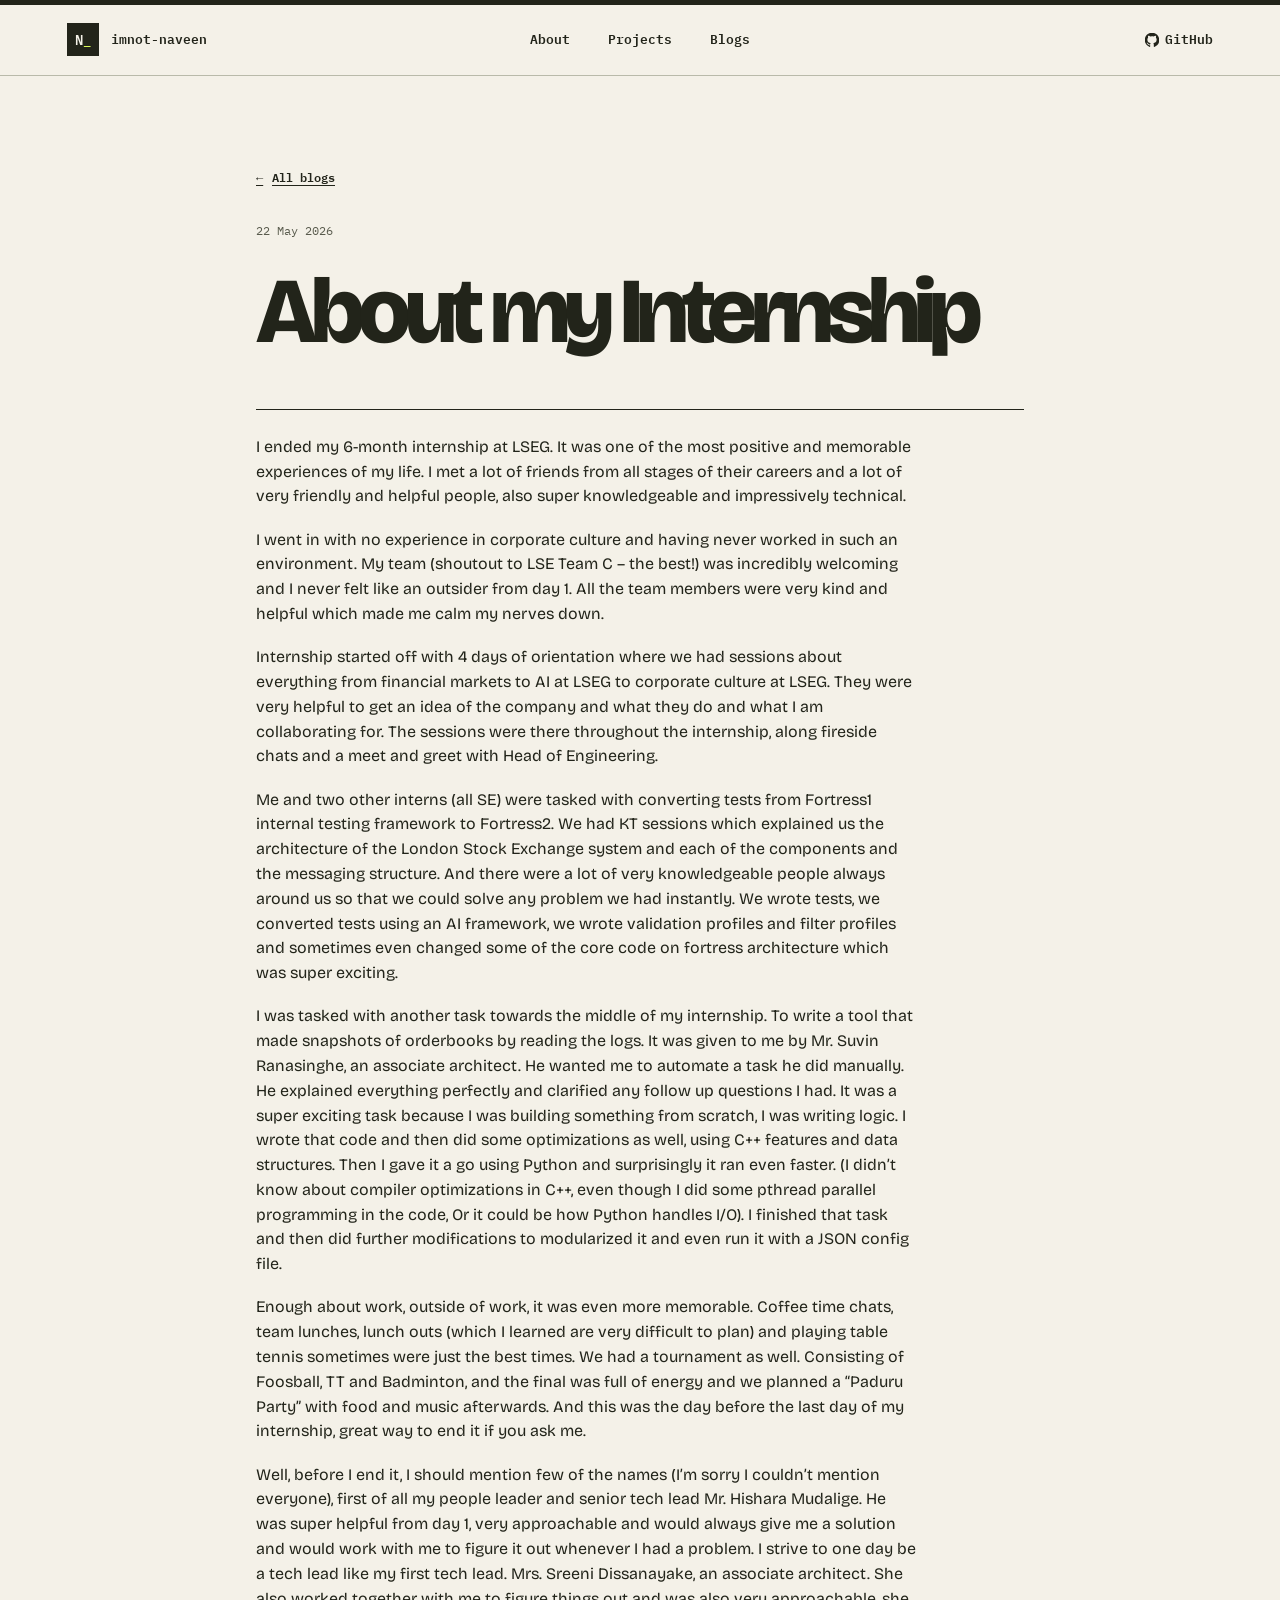
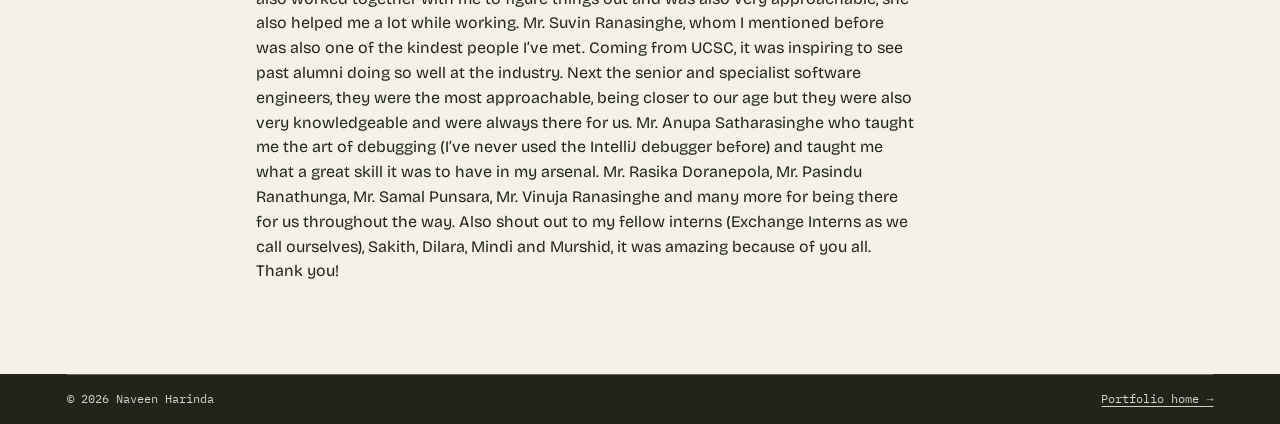
==== blogs/about-my-internship/index.html @ e8fd9b0a "Add portfolio site" ====
<!doctype html>
<html lang="en">
<head>
  <meta charset="utf-8">
  <meta name="viewport" content="width=device-width, initial-scale=1">
  <meta name="description" content="Six months at LSEG, from getting to know my team to writing a tool that reconstructs order book snapshots.">
  <meta name="theme-color" content="#f4f1e8">
  <title>About my Internship — Naveen Harinda</title>
  <link rel="stylesheet" href="../../assets/site.css">
</head>
<body>
  <a class="skip-link" href="#main">Skip to content</a>
  <header class="site-header">
    <div class="shell site-bar">
      <a class="wordmark" href="../../index.html">
        <span class="monogram" aria-hidden="true">N<span>_</span></span>
        <span>imnot-naveen</span>
      </a>
      <nav class="site-nav" aria-label="Main navigation">
        <a href="../../index.html#about">About</a>
        <a href="../../index.html#projects">Projects</a>
        <a href="../../blogs/">Blogs</a>
      </nav>
      <a class="header-link github-link" href="https://github.com/imnot-naveen"><span class="github-icon" aria-hidden="true"></span> GitHub</a>
    </div>
  </header>
  <main class="shell note post-note" id="main">
    <a class="project-link" href="../"><span aria-hidden="true">←</span> All blogs</a>
    <article>
      <header>
        <time class="post-date" datetime="2026-05-22">22 May 2026</time>
        <h1>About my Internship</h1>
      </header>
      <div class="post-body">
        <p>I ended my 6-month internship at LSEG. It was one of the most positive and memorable experiences of my life. I met a lot of friends from all stages of their careers and a lot of very friendly and helpful people, also super knowledgeable and impressively technical.</p>
        <p>I went in with no experience in corporate culture and having never worked in such an environment. My team (shoutout to LSE Team C – the best!) was incredibly welcoming and I never felt like an outsider from day 1. All the team members were very kind and helpful which made me calm my nerves down.</p>
        <p>Internship started off with 4 days of orientation where we had sessions about everything from financial markets to AI at LSEG to corporate culture at LSEG. They were very helpful to get an idea of the company and what they do and what I am collaborating for. The sessions were there throughout the internship, along fireside chats and a meet and greet with Head of Engineering.</p>
        <p>Me and two other interns (all SE) were tasked with converting tests from Fortress1 internal testing framework to Fortress2. We had KT sessions which explained us the architecture of the London Stock Exchange system and each of the components and the messaging structure. And there were a lot of very knowledgeable people always around us so that we could solve any problem we had instantly. We wrote tests, we converted tests using an AI framework, we wrote validation profiles and filter profiles and sometimes even changed some of the core code on fortress architecture which was super exciting.</p>
        <p>I was tasked with another task towards the middle of my internship. To write a tool that made snapshots of orderbooks by reading the logs. It was given to me by Mr. Suvin Ranasinghe, an associate architect. He wanted me to automate a task he did manually. He explained everything perfectly and clarified any follow up questions I had. It was a super exciting task because I was building something from scratch, I was writing logic. I wrote that code and then did some optimizations as well, using C++ features and data structures. Then I gave it a go using Python and surprisingly it ran even faster. (I didn’t know about compiler optimizations in C++, even though I did some pthread parallel programming in the code, Or it could be how Python handles I/O). I finished that task and then did further modifications to modularized it and even run it with a JSON config file.</p>
        <p>Enough about work, outside of work, it was even more memorable. Coffee time chats, team lunches, lunch outs (which I learned are very difficult to plan) and playing table tennis sometimes were just the best times. We had a tournament as well. Consisting of Foosball, TT and Badminton, and the final was full of energy and we planned a “Paduru Party” with food and music afterwards. And this was the day before the last day of my internship, great way to end it if you ask me.</p>
        <p>Well, before I end it, I should mention few of the names (I’m sorry I couldn’t mention everyone), first of all my people leader and senior tech lead Mr. Hishara Mudalige. He was super helpful from day 1, very approachable and would always give me a solution and would work with me to figure it out whenever I had a problem. I strive to one day be a tech lead like my first tech lead. Mrs. Sreeni Dissanayake, an associate architect. She also worked together with me to figure things out and was also very approachable, she also helped me a lot while working. Mr. Suvin Ranasinghe, whom I mentioned before was also one of the kindest people I’ve met. Coming from UCSC, it was inspiring to see past alumni doing so well at the industry. Next the senior and specialist software engineers, they were the most approachable, being closer to our age but they were also very knowledgeable and were always there for us. Mr. Anupa Satharasinghe who taught me the art of debugging (I’ve never used the IntelliJ debugger before) and taught me what a great skill it was to have in my arsenal. Mr. Rasika Doranepola, Mr. Pasindu Ranathunga, Mr. Samal Punsara, Mr. Vinuja Ranasinghe and many more for being there for us throughout the way. Also shout out to my fellow interns (Exchange Interns as we call ourselves), Sakith, Dilara, Mindi and Murshid, it was amazing because of you all. Thank you!</p>
      </div>
    </article>
  </main>
  <footer class="site-footer">
    <div class="shell footer-bar">
      <span>© 2026 Naveen Harinda</span>
      <a href="../../index.html">Portfolio home <span aria-hidden="true">→</span></a>
    </div>
  </footer>
</body>
</html>
---- assets/site.css ----
@font-face {
  font-family: "Bricolage Grotesque";
  src: url("fonts/bricolage-grotesque.woff2") format("woff2");
  font-weight: 400 800;
  font-display: swap;
}

@font-face {
  font-family: "IBM Plex Mono";
  src: url("fonts/ibm-plex-mono.woff2") format("woff2");
  font-weight: 400;
  font-display: swap;
}

@font-face {
  font-family: "IBM Plex Mono";
  src: url("fonts/ibm-plex-mono-semibold.woff2") format("woff2");
  font-weight: 600;
  font-display: swap;
}

:root {
  --paper: #f4f1e8;
  --card: #faf7ee;
  --ink: #22241a;
  --muted: #595b4d;
  --rule: #b9baaa;
  --lime: #dafa59;
  --soft-green: #e9ece0;
  --sans: "Bricolage Grotesque", system-ui, sans-serif;
  --mono: "IBM Plex Mono", Consolas, monospace;
  --gutter: clamp(1.25rem, 5.2vw, 5rem);
}

*, *::before, *::after { box-sizing: border-box; }
[hidden] { display: none !important; }

html { scroll-behavior: smooth; }

body {
  margin: 0;
  background: var(--paper);
  color: var(--ink);
  font: 400 1rem/1.55 var(--sans);
}

h1, h2, h3, p, dl, dd { margin: 0; }
a { color: inherit; }
button { font: inherit; }
section[id] { scroll-margin-block-start: 1rem; }

:focus-visible {
  outline: 2px solid currentColor;
  outline-offset: 5px;
  box-shadow: 0 0 0 4px var(--lime);
}

::selection {
  background: var(--lime);
  color: var(--ink);
}

.shell {
  width: min(74rem, 100% - 2 * var(--gutter));
  margin-inline: auto;
}

.sr-only {
  position: absolute;
  width: 1px;
  height: 1px;
  padding: 0;
  margin: -1px;
  overflow: hidden;
  clip-path: inset(50%);
  white-space: nowrap;
}

.skip-link {
  position: absolute;
  z-index: 1;
  inset: 0 auto auto 0;
  padding: 0.8rem 1rem;
  transform: translateY(-125%);
  background: var(--lime);
}

.skip-link:focus { transform: none; }

.site-header {
  border-top: 5px solid var(--ink);
  border-bottom: 1px solid var(--rule);
}

.site-bar {
  min-height: 4.35rem;
  display: grid;
  grid-template-columns: 1fr auto 1fr;
  align-items: center;
  gap: 0.7rem 1rem;
  font: 600 0.8rem/1.3 var(--mono);
}

.site-bar a { text-decoration: none; }
.site-bar a:hover { text-decoration: underline; text-underline-offset: 0.3em; }

.wordmark {
  justify-self: start;
  display: inline-flex;
  align-items: center;
  gap: 0.7rem;
}

.monogram {
  display: grid;
  grid-auto-flow: column;
  place-content: center;
  width: 2.05rem;
  aspect-ratio: 1;
  background: var(--ink);
  color: var(--paper);
  font-size: 0.9rem;
}

.monogram span { color: var(--lime); }

.site-nav {
  display: flex;
  flex-wrap: wrap;
  align-items: center;
  gap: 0.45rem clamp(1.15rem, 3vw, 2.75rem);
}

.site-nav a, .header-link { padding-block: 0.45rem; }
.header-link { justify-self: end; }

.github-link {
  display: inline-flex;
  align-items: center;
  gap: 0.42rem;
}

.github-icon {
  flex: none;
  width: 1.05em;
  height: 1.05em;
  background: currentColor;
  mask: url("data:image/svg+xml,%3Csvg xmlns%3D%22http%3A%2F%2Fwww.w3.org%2F2000%2Fsvg%22 viewBox%3D%220 0 16 16%22%3E%3Cpath d%3D%22M8 0C3.58 0 0 3.58 0 8c0 3.54 2.29 6.53 5.47 7.59.4.07.55-.17.55-.38 0-.19-.01-.82-.01-1.49-2.01.37-2.53-.49-2.69-.94-.09-.23-.48-.94-.82-1.13-.28-.15-.68-.52-.01-.53.63-.01 1.08.58 1.23.82.72 1.21 1.87.87 2.33.66.07-.52.28-.87.51-1.07-1.78-.2-3.64-.89-3.64-3.95 0-.87.31-1.59.82-2.15-.08-.2-.36-1.02.08-2.12 0 0 .67-.21 2.2.82A7.65 7.65 0 0 1 8 3.86c.68 0 1.36.09 2 .27 1.53-1.04 2.2-.82 2.2-.82.44 1.1.16 1.92.08 2.12.51.56.82 1.27.82 2.15 0 3.07-1.87 3.75-3.65 3.95.29.25.54.73.54 1.48 0 1.07-.01 1.93-.01 2.2 0 .21.15.46.55.38A8.01 8.01 0 0 0 16 8c0-4.42-3.58-8-8-8Z%22%2F%3E%3C%2Fsvg%3E") center / contain no-repeat;
}

.hero { border-bottom: 1px solid var(--ink); }

.hero-layout {
  display: grid;
  grid-template-columns: minmax(0, 1.46fr) minmax(0, 0.94fr);
  align-items: center;
  column-gap: clamp(2rem, 7vw, 7rem);
  padding-block: clamp(3.9rem, 7vw, 6.1rem);
}

.eyebrow {
  font: 600 0.69rem/1.5 var(--mono);
  letter-spacing: 0.075em;
  text-transform: uppercase;
}

.hero-intro {
  display: flex;
  align-items: center;
  gap: 0.85rem;
  font-size: 0.81rem;
}

.hero-intro > span {
  width: 0.62rem;
  aspect-ratio: 1;
  background: var(--lime);
  border: 1px solid var(--ink);
}

.hero-identity {
  display: flex;
  align-items: center;
  gap: clamp(0.7rem, 2.2vw, 2rem);
  margin-block: clamp(1rem, 2.2vw, 1.8rem) clamp(1.05rem, 2vw, 1.65rem);
}

.hero h1 {
  font-size: clamp(3.65rem, 9vw, 8rem);
  font-weight: 800;
  line-height: 0.79;
  letter-spacing: -0.079em;
}

.hero-portrait {
  flex: none;
  width: clamp(4.75rem, 11vw, 9.25rem);
  height: auto;
  aspect-ratio: 4 / 5;
  object-fit: cover;
  object-position: center 8%;
  border: 1px solid var(--ink);
  box-shadow: 4px 4px 0 var(--lime);
}

.title-period { color: inherit; }

.hero .title-period {
  -webkit-text-stroke: 1px var(--ink);
  color: var(--lime);
}

.lede {
  max-width: 34ch;
  font-size: clamp(1.12rem, 1.75vw, 1.38rem);
  line-height: 1.45;
}

.hero-actions {
  display: flex;
  flex-wrap: wrap;
  gap: 0.75rem;
  margin-top: 1.6rem;
}

.button {
  display: inline-flex;
  justify-content: space-between;
  align-items: center;
  gap: 1.2rem;
  border: 1px solid var(--ink);
  padding: 0.75rem 0.95rem;
  font: 600 0.77rem/1.4 var(--mono);
  text-decoration: none;
  transition: background-color 150ms, color 150ms, box-shadow 150ms;
}

.button-primary {
  background: var(--lime);
  box-shadow: 3px 3px 0 var(--ink);
}

.button:hover {
  background: var(--ink);
  color: var(--paper);
}

.profile {
  align-self: center;
  min-width: 0;
  border: 1px solid var(--ink);
  background: var(--ink);
  color: var(--paper);
  box-shadow: 6px 6px 0 var(--lime);
}

.profile-bar {
  display: flex;
  justify-content: space-between;
  align-items: center;
  padding: 0.7rem 1rem;
  background: var(--lime);
  color: var(--ink);
  font: 600 0.71rem/1.4 var(--mono);
  letter-spacing: 0.075em;
}

.profile-cursor {
  width: 0.5rem;
  height: 0.72rem;
  background: var(--ink);
}

.profile dl { padding: 0.5rem 1.15rem 0; }

.profile dl > div {
  padding-block: 0.88rem;
  border-bottom: 1px dashed #676a52;
}

.profile dt {
  margin-bottom: 0.2rem;
  color: var(--lime);
  font: 400 0.69rem/1.4 var(--mono);
  letter-spacing: 0.04em;
  text-transform: uppercase;
}

.profile dd { font-size: 1.04rem; }

.profile > a {
  display: inline-flex;
  gap: 0.65rem;
  margin: 0.9rem 1.15rem 1.05rem;
  font: 600 0.75rem/1.5 var(--mono);
  text-decoration: none;
}

.profile > a:hover { color: var(--lime); text-decoration: underline; }

.work, .journal { padding-block: clamp(2.7rem, 5.6vw, 5.15rem); }

.section-heading {
  display: flex;
  justify-content: space-between;
  align-items: end;
  flex-wrap: wrap;
  gap: 1.1rem 2rem;
  margin-bottom: 1.55rem;
}

h2 {
  font-size: clamp(2.6rem, 5.4vw, 4.5rem);
  font-weight: 800;
  letter-spacing: -0.067em;
  line-height: 0.95;
}

.filters {
  display: flex;
  flex-wrap: wrap;
  gap: 0.4rem;
  font: 600 0.74rem/1.3 var(--mono);
}

.filters button {
  min-height: 2.3rem;
  border: 1px solid var(--rule);
  padding-inline: 0.72rem;
  color: var(--ink);
  background: transparent;
  cursor: pointer;
}

.filters button:hover { border-color: var(--ink); }

.filters button[aria-pressed="true"] {
  border-color: var(--ink);
  background: var(--ink);
  color: var(--paper);
}

.project-grid {
  display: grid;
  grid-template-columns: repeat(3, minmax(0, 1fr));
  gap: 0.85rem;
}

.project {
  min-width: 0;
  display: flex;
  flex-direction: column;
  align-items: start;
  border: 1px solid var(--rule);
  padding: clamp(1.05rem, 2.1vw, 1.65rem);
  background: var(--card);
}

.project:focus-within { border-color: var(--ink); }

.card-label {
  margin-bottom: 0.85rem;
  color: var(--muted);
}

.project h3, .timeline h3 {
  font-size: clamp(1.42rem, 2.15vw, 1.95rem);
  font-weight: 750;
  letter-spacing: -0.048em;
  line-height: 1.08;
}

.project-title {
  display: flex;
  flex-wrap: wrap;
  align-items: center;
  gap: 0.5rem 0.75rem;
}

.project-status {
  border: 1px solid currentColor;
  border-radius: 999px;
  padding: 0.16rem 0.5rem;
  font: 600 0.68rem/1.35 var(--mono);
  white-space: nowrap;
}

.status-completed { color: #2b4c35; background: #e8efe5; }
.status-progress { color: #60470e; background: #f7edcf; }

.project-title + p {
  margin-block: 0.55rem 1.15rem;
  color: var(--muted);
}

.project-details {
  display: grid;
  gap: 0.6rem;
  font-size: 0.92rem;
}

.project-details dt { font-weight: 750; }
.project-details dd { color: var(--muted); }
.project-details + .project-link { margin-top: 1.2rem; }

.tags {
  display: flex;
  flex-wrap: wrap;
  gap: 0.35rem;
  margin: auto 0 1.3rem;
  padding: 0;
  list-style: none;
  font: 400 0.67rem/1.4 var(--mono);
}

.tags li {
  border: 1px solid var(--rule);
  padding: 0.22rem 0.42rem;
}

.project-link {
  display: inline-flex;
  align-items: baseline;
  gap: 0.55rem;
  font: 600 0.75rem/1.45 var(--mono);
  text-underline-offset: 0.25em;
}

.project-link:hover { text-decoration-thickness: 2px; }
.project-link > span:not(.github-icon), .button > span { transition: transform 150ms; }
.project-link:hover > span:not(.github-icon), .button:hover > span { transform: translateX(0.18em); }
.project-link.github-link { align-items: center; gap: 0.42rem; }

.project-links {
  display: flex;
  flex-wrap: wrap;
  gap: 0.65rem 1.5rem;
}

.project-lead {
  grid-column: 1 / -1;
  border-color: var(--ink);
  border-inline-start: 4px solid var(--ink);
}

.project-lead h3 { font-size: clamp(1.9rem, 3.15vw, 2.85rem); }
.project-lead .project-title + p { max-width: 65ch; }

.journal {
  display: grid;
  grid-template-columns: minmax(0, 1.5fr) minmax(0, 1fr);
  align-items: start;
  gap: 2.5rem clamp(2rem, 8vw, 7rem);
  border-top: 1px solid var(--ink);
}

.timeline {
  position: relative;
  margin: 0;
  padding: 0 0 0 1.6rem;
  list-style: none;
}

.timeline::before {
  content: "";
  position: absolute;
  inset: 0.65rem auto 0.65rem 0.25rem;
  width: 1px;
  background: var(--rule);
}

.timeline-entry {
  position: relative;
  display: grid;
  grid-template-columns: 5.25rem minmax(0, 1fr);
  align-items: baseline;
  gap: 0.3rem 1rem;
  padding: 0.2rem 0 1.35rem;
}

.timeline-entry:last-child { padding-bottom: 0; }

.timeline-entry::before {
  content: "";
  position: absolute;
  top: 0.55rem;
  left: -1.6rem;
  width: 0.55rem;
  aspect-ratio: 1;
  border: 1px solid var(--ink);
  border-radius: 50%;
  background: var(--paper);
}

.timeline-milestone::before { background: var(--ink); }
.timeline-current::before { background: var(--lime); }

.timeline-date {
  color: var(--muted);
  font: 400 0.75rem/1.5 var(--mono);
}

.timeline h3 { font-size: 1.16rem; }
.timeline-milestone h3 { font-size: clamp(1.3rem, 2.1vw, 1.7rem); }
.timeline p { margin-top: 0.3rem; color: var(--muted); }
.timeline-content a, .post-list a { text-underline-offset: 0.2em; }
.timeline-content a:hover, .post-list a:hover { text-decoration-thickness: 2px; }

.post-preview {
  padding-block: 0.95rem 1.1rem;
  border-top: 1px solid var(--rule);
}

.post-date {
  color: var(--muted);
  font: 400 0.75rem/1.5 var(--mono);
}

.post-preview h3, .post-preview h4 {
  margin: 0.28rem 0 0;
  font-size: clamp(1.18rem, 2vw, 1.45rem);
  line-height: 1.2;
}

.post-preview p {
  margin: 0.35rem 0 0;
  color: var(--muted);
}

.blogs > .project-link { margin-top: 0.45rem; }

.about {
  border-block: 1px solid var(--ink);
  background: var(--soft-green);
}

.about-layout {
  display: grid;
  grid-template-columns: minmax(0, 0.85fr) minmax(0, 1.4fr);
  align-items: start;
  gap: 1.25rem 2rem;
  padding-block: clamp(2.7rem, 5.6vw, 5.15rem);
}

.about p {
  max-width: 46ch;
  font-size: clamp(1.15rem, 1.85vw, 1.52rem);
  line-height: 1.45;
}

.about-tags { margin: 1.2rem 0 0; }

.site-footer {
  background: var(--ink);
  color: var(--paper);
}

.footer-main {
  display: flex;
  align-items: start;
  justify-content: space-between;
  flex-wrap: wrap;
  gap: 1.5rem 2rem;
  padding-block: clamp(2.5rem, 5vw, 4.35rem);
}

.footer-main .title-period { color: var(--lime); }

.footer-links {
  display: grid;
  justify-items: start;
  gap: 0.6rem;
  font: 600 0.8rem/1.5 var(--mono);
  overflow-wrap: anywhere;
}

.footer-links a {
  display: grid;
  grid-template-columns: 1.05rem minmax(0, 1fr);
  align-items: center;
  gap: 0.65rem;
}

.footer-icon {
  display: block;
  width: 1.05rem;
  height: 1.05rem;
  color: #fff;
}

.footer-bar {
  display: flex;
  justify-content: space-between;
  flex-wrap: wrap;
  gap: 0.75rem;
  border-top: 1px solid #676a52;
  padding-block: 1rem;
  color: #d3d5c3;
  font: 400 0.73rem/1.45 var(--mono);
}

.footer-links a, .footer-bar a { text-underline-offset: 0.25em; }
.footer-links a:hover, .footer-bar a:hover { color: var(--lime); }

.note {
  max-width: 48rem;
  padding-block: clamp(2.75rem, 7vw, 5.75rem);
}

.note header {
  border-bottom: 1px solid var(--ink);
  padding-block: 1.75rem;
}

.note h1 {
  margin-block: 0.28em;
  font-size: clamp(3rem, 7.5vw, 5.8rem);
  font-weight: 800;
  letter-spacing: -0.07em;
  line-height: 0.93;
}

.note .lede { max-width: 46ch; }
.note section { padding-top: 1.65rem; }
.note section h2 { margin-bottom: 0.55rem; font-size: 1.55rem; letter-spacing: -0.045em; }
.note section p { max-width: 62ch; }
.note .tags { margin: 1.1rem 0 0; }
.note .project-links { margin-top: 1.1rem; }

.blog-index > h1 { margin-block-start: 0; }
.blog-index section { padding-top: 2.1rem; }
.blog-index .project-posts > h3 { margin-bottom: 0.65rem; }
.post-note h1 { overflow-wrap: anywhere; }
.post-project { margin-top: 0.55rem; }
.post-body { max-width: 66ch; padding-top: 1.55rem; }
.post-body > p + p { margin-top: 1.15em; }

.construction {
  position: relative;
  isolation: isolate;
  min-height: clamp(27rem, 66vh, 40rem);
  padding-block: 1.65rem 3rem;
}

.construction::before {
  content: "";
  position: absolute;
  z-index: -1;
  inset: 0;
  background: url("construction-watermark.png") center 64% / min(100%, 56rem) auto no-repeat;
  opacity: 0.18;
}

.construction-copy {
  width: min(100%, 39rem);
  margin: clamp(4.75rem, 10vw, 9rem) auto 0;
  text-align: center;
}

.construction-copy .eyebrow { color: var(--muted); }

.construction h1 {
  margin: 0.25em 0;
  font-size: clamp(2.7rem, 7.5vw, 6rem);
  font-weight: 800;
  letter-spacing: -0.07em;
  line-height: 0.94;
  overflow-wrap: anywhere;
}

.construction .lede { margin-inline: auto; }
.construction-copy > .project-link { margin-top: 1.05rem; }

@media (max-width: 58rem) {
  .project-grid { grid-template-columns: repeat(2, minmax(0, 1fr)); }
}

@media (max-width: 43rem) {
  .hero-layout, .about-layout, .journal { grid-template-columns: 1fr; }
  .hero-layout { gap: 2.2rem; padding-block: 3rem 3.3rem; }
  .hero h1 { font-size: clamp(2.85rem, 12.1vw, 6rem); }
  .profile { max-width: 26rem; }
}

@media (max-width: 34rem) {
  .site-bar { grid-template-columns: 1fr auto; padding-block: 0.75rem 0.55rem; }
  .site-nav { grid-column: 1 / -1; grid-row: 2; }
  .project-grid, .timeline-entry { grid-template-columns: 1fr; }
}

@media (prefers-reduced-motion: reduce) {
  html { scroll-behavior: auto; }
  .button, .project-link > span:not(.github-icon), .button > span { transition: none; }
}
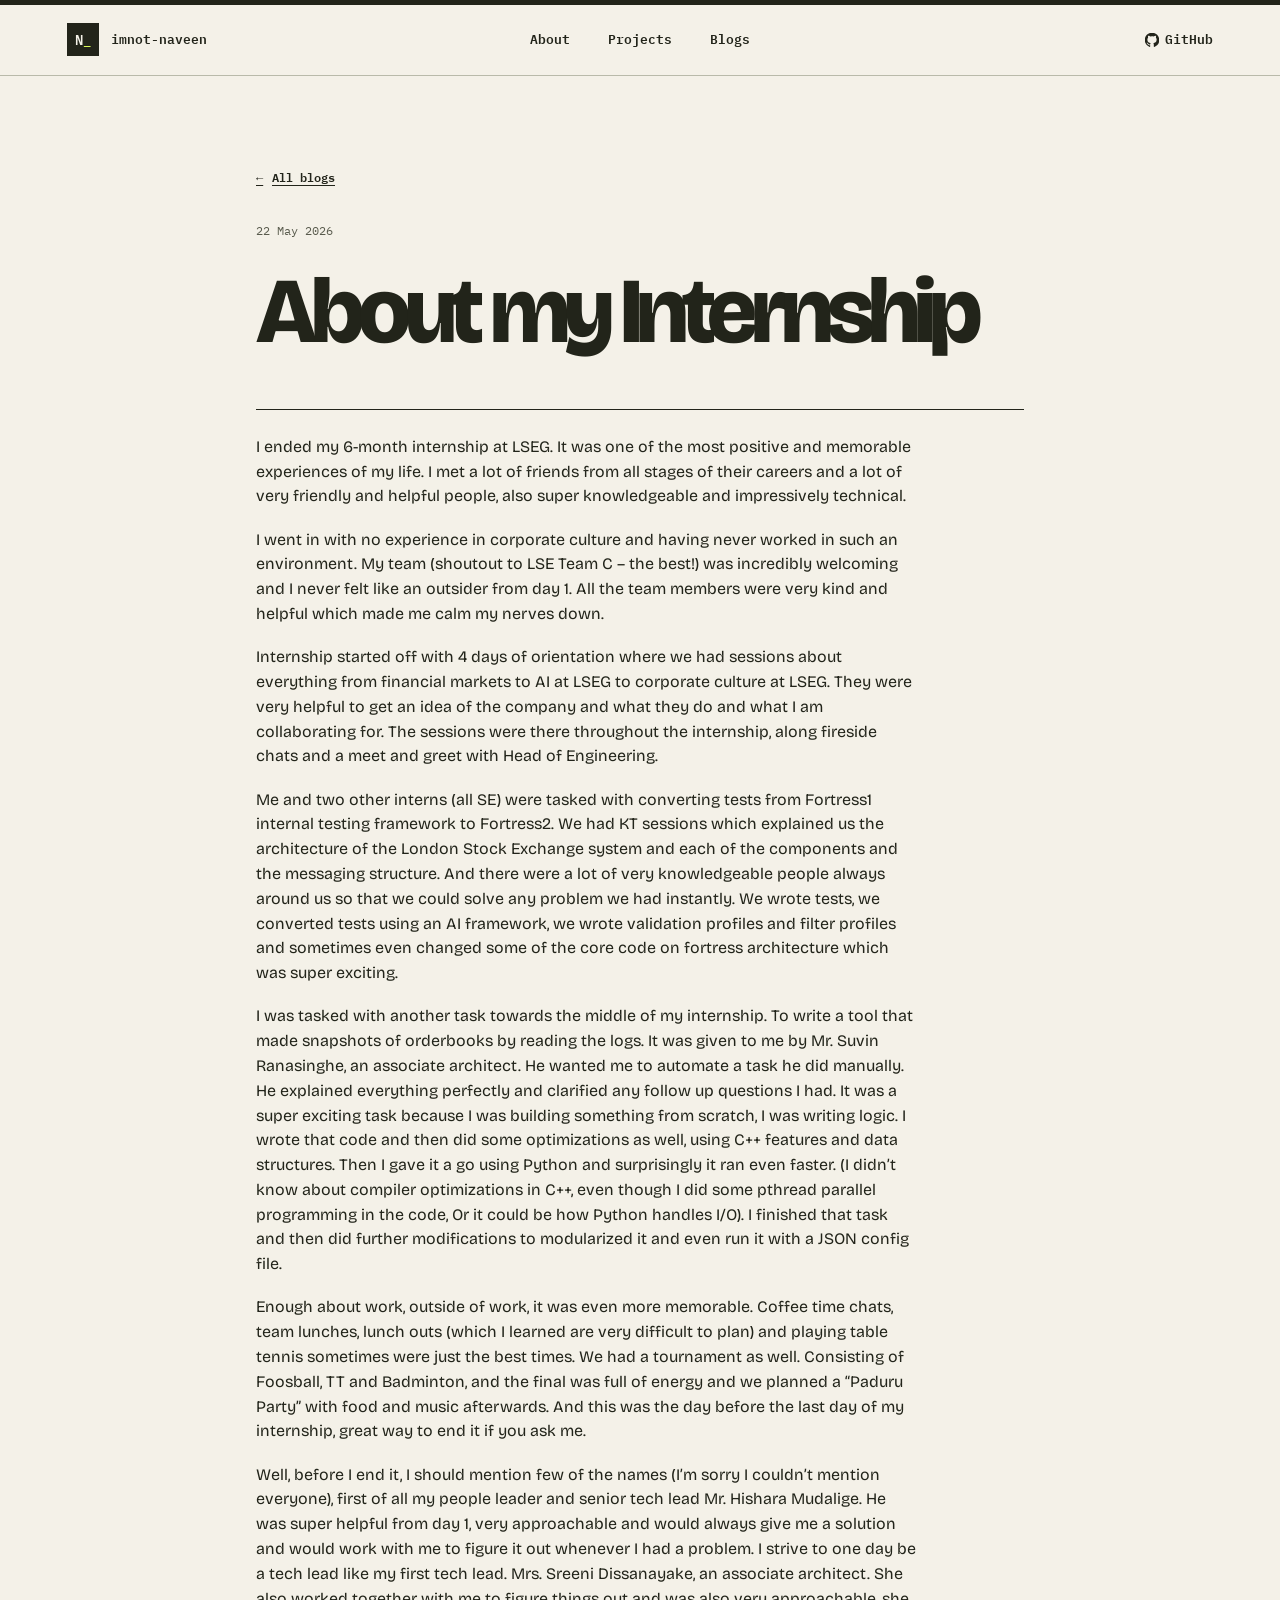
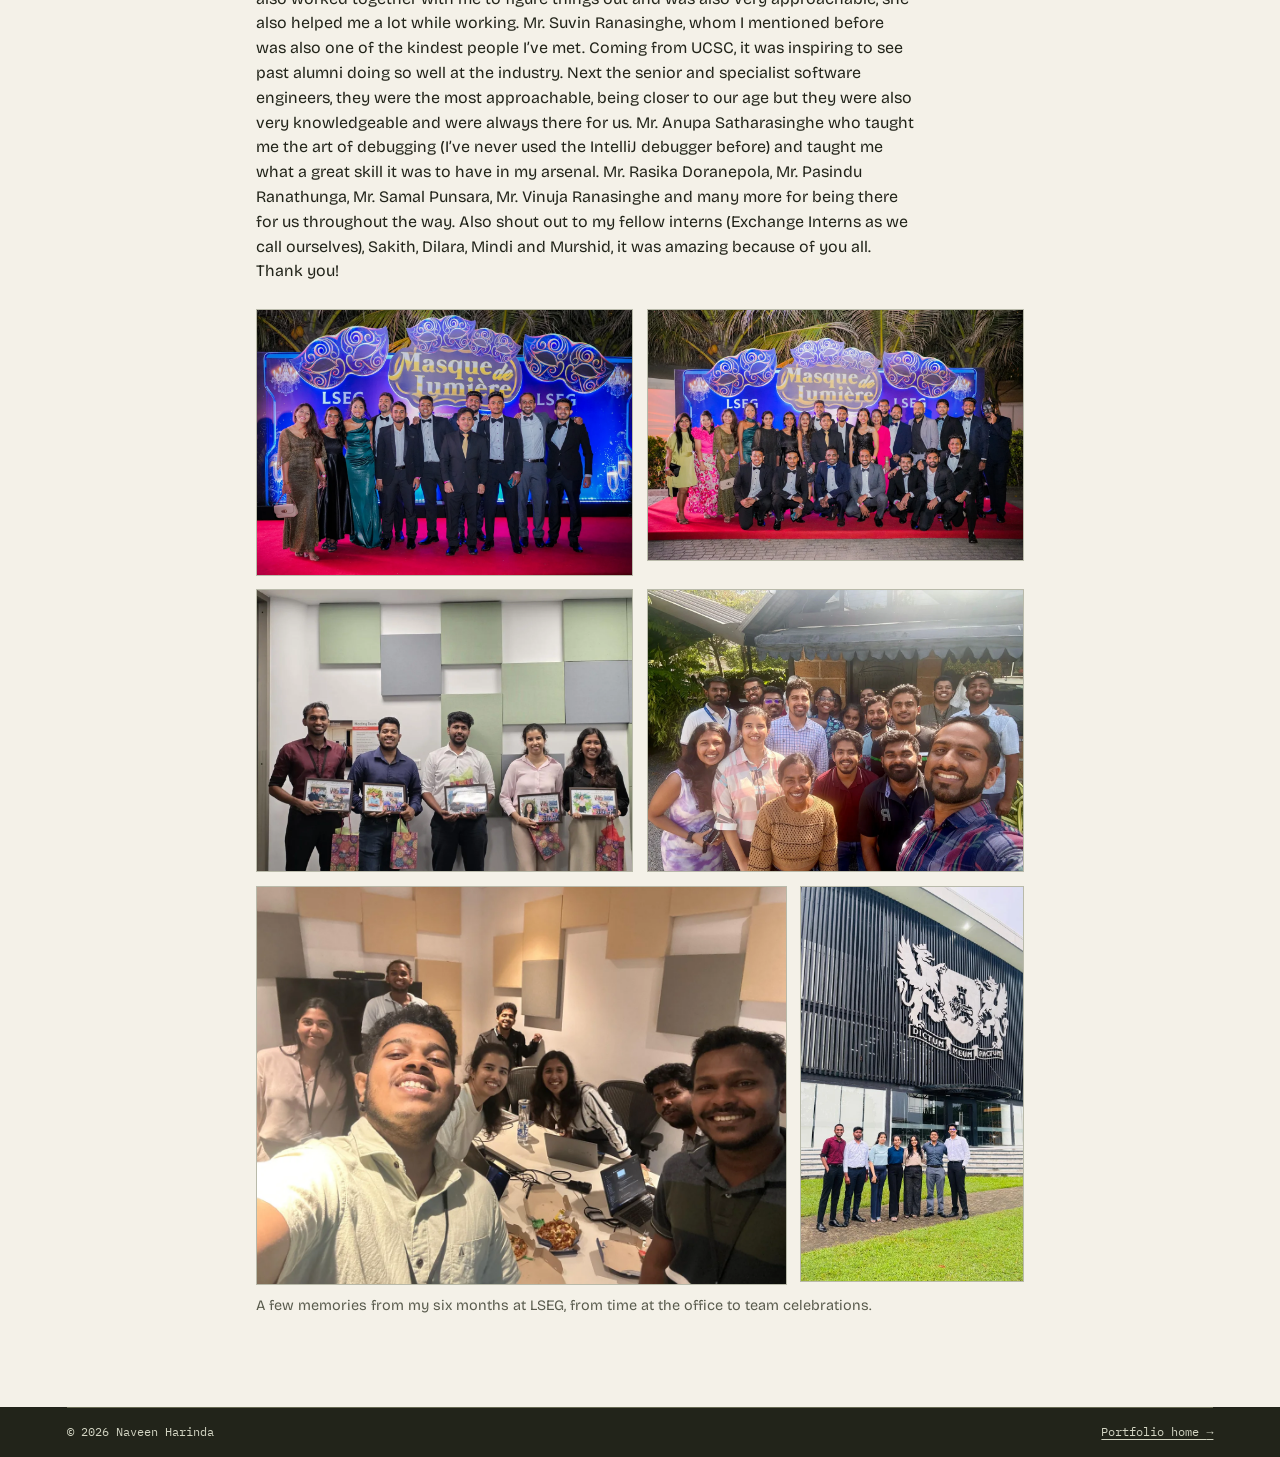
==== commit c8572e72: "Add photo galleries to portfolio blog posts" ====
--- a/blogs/about-my-internship/index.html
+++ b/blogs/about-my-internship/index.html
@@ -40,6 +40,25 @@
         <p>Enough about work, outside of work, it was even more memorable. Coffee time chats, team lunches, lunch outs (which I learned are very difficult to plan) and playing table tennis sometimes were just the best times. We had a tournament as well. Consisting of Foosball, TT and Badminton, and the final was full of energy and we planned a “Paduru Party” with food and music afterwards. And this was the day before the last day of my internship, great way to end it if you ask me.</p>
         <p>Well, before I end it, I should mention few of the names (I’m sorry I couldn’t mention everyone), first of all my people leader and senior tech lead Mr. Hishara Mudalige. He was super helpful from day 1, very approachable and would always give me a solution and would work with me to figure it out whenever I had a problem. I strive to one day be a tech lead like my first tech lead. Mrs. Sreeni Dissanayake, an associate architect. She also worked together with me to figure things out and was also very approachable, she also helped me a lot while working. Mr. Suvin Ranasinghe, whom I mentioned before was also one of the kindest people I’ve met. Coming from UCSC, it was inspiring to see past alumni doing so well at the industry. Next the senior and specialist software engineers, they were the most approachable, being closer to our age but they were also very knowledgeable and were always there for us. Mr. Anupa Satharasinghe who taught me the art of debugging (I’ve never used the IntelliJ debugger before) and taught me what a great skill it was to have in my arsenal. Mr. Rasika Doranepola, Mr. Pasindu Ranathunga, Mr. Samal Punsara, Mr. Vinuja Ranasinghe and many more for being there for us throughout the way. Also shout out to my fellow interns (Exchange Interns as we call ourselves), Sakith, Dilara, Mindi and Murshid, it was amazing because of you all. Thank you!</p>
       </div>
+      <figure class="post-gallery">
+        <div class="post-photos">
+          <img src="lseg-party-group.webp" width="1200" height="846" loading="lazy" decoding="async"
+            alt="Colleagues in formalwear in front of the LSEG Masque de Lumière backdrop">
+          <img src="lseg-party-wide.webp" width="1200" height="800" loading="lazy" decoding="async"
+            alt="A larger group posing on the red carpet at the LSEG celebration">
+          <img src="lseg-framed-mementos.webp" width="1200" height="900" loading="lazy" decoding="async"
+            alt="Five interns holding framed photo collages and gift bags">
+          <img src="lseg-outdoor-selfie.webp" width="1200" height="900" loading="lazy" decoding="async"
+            alt="Colleagues gathered for a group selfie outdoors">
+          <div class="post-photos-mixed">
+            <img src="../intern-hackathon/hackathon-group-selfie.webp" width="1200" height="900" loading="lazy" decoding="async"
+              alt="Group selfie in a meeting room with laptops and pizza boxes on the table">
+            <img src="lseg-office-entrance.webp" width="675" height="1200" loading="lazy" decoding="async"
+              alt="A group standing outside the office beneath the London Stock Exchange crest">
+          </div>
+        </div>
+        <figcaption>A few memories from my six months at LSEG, from time at the office to team celebrations.</figcaption>
+      </figure>
     </article>
   </main>
   <footer class="site-footer">
--- a/assets/site.css
+++ b/assets/site.css
@@ -635,6 +635,36 @@
 .post-body { max-width: 66ch; padding-top: 1.55rem; }
 .post-body > p + p { margin-top: 1.15em; }
 
+.post-gallery { margin: 1.55rem 0 0; }
+
+.post-gallery figcaption {
+  margin-top: 0.65rem;
+  color: var(--muted);
+  font-size: 0.9rem;
+}
+
+.post-photos, .post-photos-mixed {
+  display: grid;
+  align-items: start;
+  gap: 0.85rem;
+}
+
+.post-photos {
+  grid-template-columns: repeat(auto-fit, minmax(min(100%, 19rem), 1fr));
+}
+
+.post-photos-mixed {
+  grid-column: 1 / -1;
+  grid-template-columns: minmax(0, 64fr) minmax(0, 27fr);
+}
+
+.post-photos img {
+  display: block;
+  width: 100%;
+  height: auto;
+  border: 1px solid var(--rule);
+}
+
 .construction {
   position: relative;
   isolation: isolate;
@@ -680,6 +710,7 @@
   .hero-layout { gap: 2.2rem; padding-block: 3rem 3.3rem; }
   .hero h1 { font-size: clamp(2.85rem, 12.1vw, 6rem); }
   .profile { max-width: 26rem; }
+  .post-photos-mixed { grid-template-columns: 1fr; }
 }
 
 @media (max-width: 34rem) {
